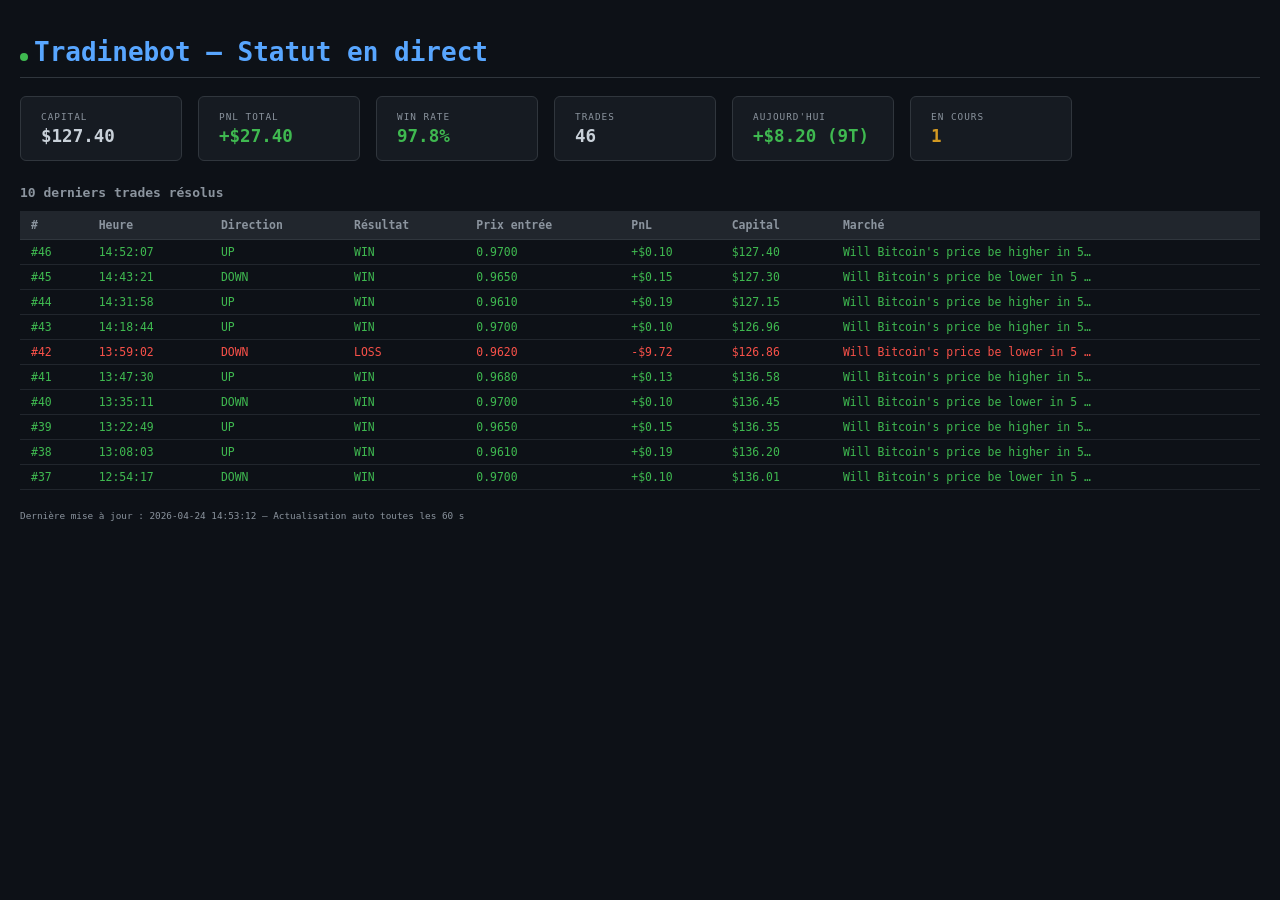
==== docs/status_example.html @ 67eb9119 "Add static HTML preview of web status page docs/status_example.html illustrates the rendered output " ====
<!DOCTYPE html>
<html lang="fr">
<head>
<meta charset="UTF-8">
<meta http-equiv="refresh" content="60">
<title>Tradinebot Status</title>
<style>
body{font-family:monospace;background:#0d1117;color:#c9d1d9;margin:0;padding:20px}
h1{color:#58a6ff;border-bottom:1px solid #30363d;padding-bottom:10px}
h2{color:#8b949e;font-size:1em;margin-top:24px}
.cards{display:flex;gap:16px;flex-wrap:wrap;margin-bottom:8px}
.card{background:#161b22;border:1px solid #30363d;border-radius:6px;padding:14px 20px;min-width:120px}
.card .label{font-size:.72em;color:#8b949e;text-transform:uppercase;letter-spacing:1px}
.card .value{font-size:1.35em;font-weight:bold;margin-top:4px}
.win{color:#3fb950}.loss{color:#f85149}.neutral{color:#d29922}
table{width:100%;border-collapse:collapse;margin-top:8px;font-size:.88em}
th{background:#21262d;color:#8b949e;padding:7px 11px;text-align:left;border-bottom:1px solid #30363d}
td{padding:5px 11px;border-bottom:1px solid #21262d}
tr.win td{color:#3fb950}tr.loss td{color:#f85149}
.footer{margin-top:20px;font-size:.72em;color:#8b949e}
.dot{display:inline-block;width:8px;height:8px;border-radius:50%;background:#3fb950;
margin-right:6px;animation:pulse 2s infinite}
@keyframes pulse{0%,100%{opacity:1}50%{opacity:.4}}
</style>
</head>
<body>
<h1><span class="dot"></span>Tradinebot — Statut en direct</h1>
<div class="cards">
  <div class="card"><div class="label">Capital</div><div class="value">$127.40</div></div>
  <div class="card"><div class="label">PnL total</div><div class="value win">+$27.40</div></div>
  <div class="card"><div class="label">Win Rate</div><div class="value win">97.8%</div></div>
  <div class="card"><div class="label">Trades</div><div class="value">46</div></div>
  <div class="card"><div class="label">Aujourd'hui</div><div class="value win">+$8.20 (9T)</div></div>
  <div class="card"><div class="label">En cours</div><div class="value neutral">1</div></div>
</div>
<h2>10 derniers trades résolus</h2>
<table>
<thead><tr><th>#</th><th>Heure</th><th>Direction</th><th>Résultat</th><th>Prix entrée</th><th>PnL</th><th>Capital</th><th>Marché</th></tr></thead>
<tbody>
<tr class="win"><td>#46</td><td>14:52:07</td><td>UP</td><td>WIN</td><td>0.9700</td><td>+$0.10</td><td>$127.40</td><td title="Will Bitcoin's price be higher in 5 minutes?">Will Bitcoin's price be higher in 5…</td></tr>
<tr class="win"><td>#45</td><td>14:43:21</td><td>DOWN</td><td>WIN</td><td>0.9650</td><td>+$0.15</td><td>$127.30</td><td title="Will Bitcoin's price be lower in 5 minutes?">Will Bitcoin's price be lower in 5 …</td></tr>
<tr class="win"><td>#44</td><td>14:31:58</td><td>UP</td><td>WIN</td><td>0.9610</td><td>+$0.19</td><td>$127.15</td><td title="Will Bitcoin's price be higher in 5 minutes?">Will Bitcoin's price be higher in 5…</td></tr>
<tr class="win"><td>#43</td><td>14:18:44</td><td>UP</td><td>WIN</td><td>0.9700</td><td>+$0.10</td><td>$126.96</td><td title="Will Bitcoin's price be higher in 5 minutes?">Will Bitcoin's price be higher in 5…</td></tr>
<tr class="loss"><td>#42</td><td>13:59:02</td><td>DOWN</td><td>LOSS</td><td>0.9620</td><td>-$9.72</td><td>$126.86</td><td title="Will Bitcoin's price be lower in 5 minutes?">Will Bitcoin's price be lower in 5 …</td></tr>
<tr class="win"><td>#41</td><td>13:47:30</td><td>UP</td><td>WIN</td><td>0.9680</td><td>+$0.13</td><td>$136.58</td><td title="Will Bitcoin's price be higher in 5 minutes?">Will Bitcoin's price be higher in 5…</td></tr>
<tr class="win"><td>#40</td><td>13:35:11</td><td>DOWN</td><td>WIN</td><td>0.9700</td><td>+$0.10</td><td>$136.45</td><td title="Will Bitcoin's price be lower in 5 minutes?">Will Bitcoin's price be lower in 5 …</td></tr>
<tr class="win"><td>#39</td><td>13:22:49</td><td>UP</td><td>WIN</td><td>0.9650</td><td>+$0.15</td><td>$136.35</td><td title="Will Bitcoin's price be higher in 5 minutes?">Will Bitcoin's price be higher in 5…</td></tr>
<tr class="win"><td>#38</td><td>13:08:03</td><td>UP</td><td>WIN</td><td>0.9610</td><td>+$0.19</td><td>$136.20</td><td title="Will Bitcoin's price be higher in 5 minutes?">Will Bitcoin's price be higher in 5…</td></tr>
<tr class="win"><td>#37</td><td>12:54:17</td><td>DOWN</td><td>WIN</td><td>0.9700</td><td>+$0.10</td><td>$136.01</td><td title="Will Bitcoin's price be lower in 5 minutes?">Will Bitcoin's price be lower in 5 …</td></tr>
</tbody>
</table>
<div class="footer">Dernière mise à jour : 2026-04-24 14:53:12 — Actualisation auto toutes les 60&nbsp;s</div>
</body>
</html>
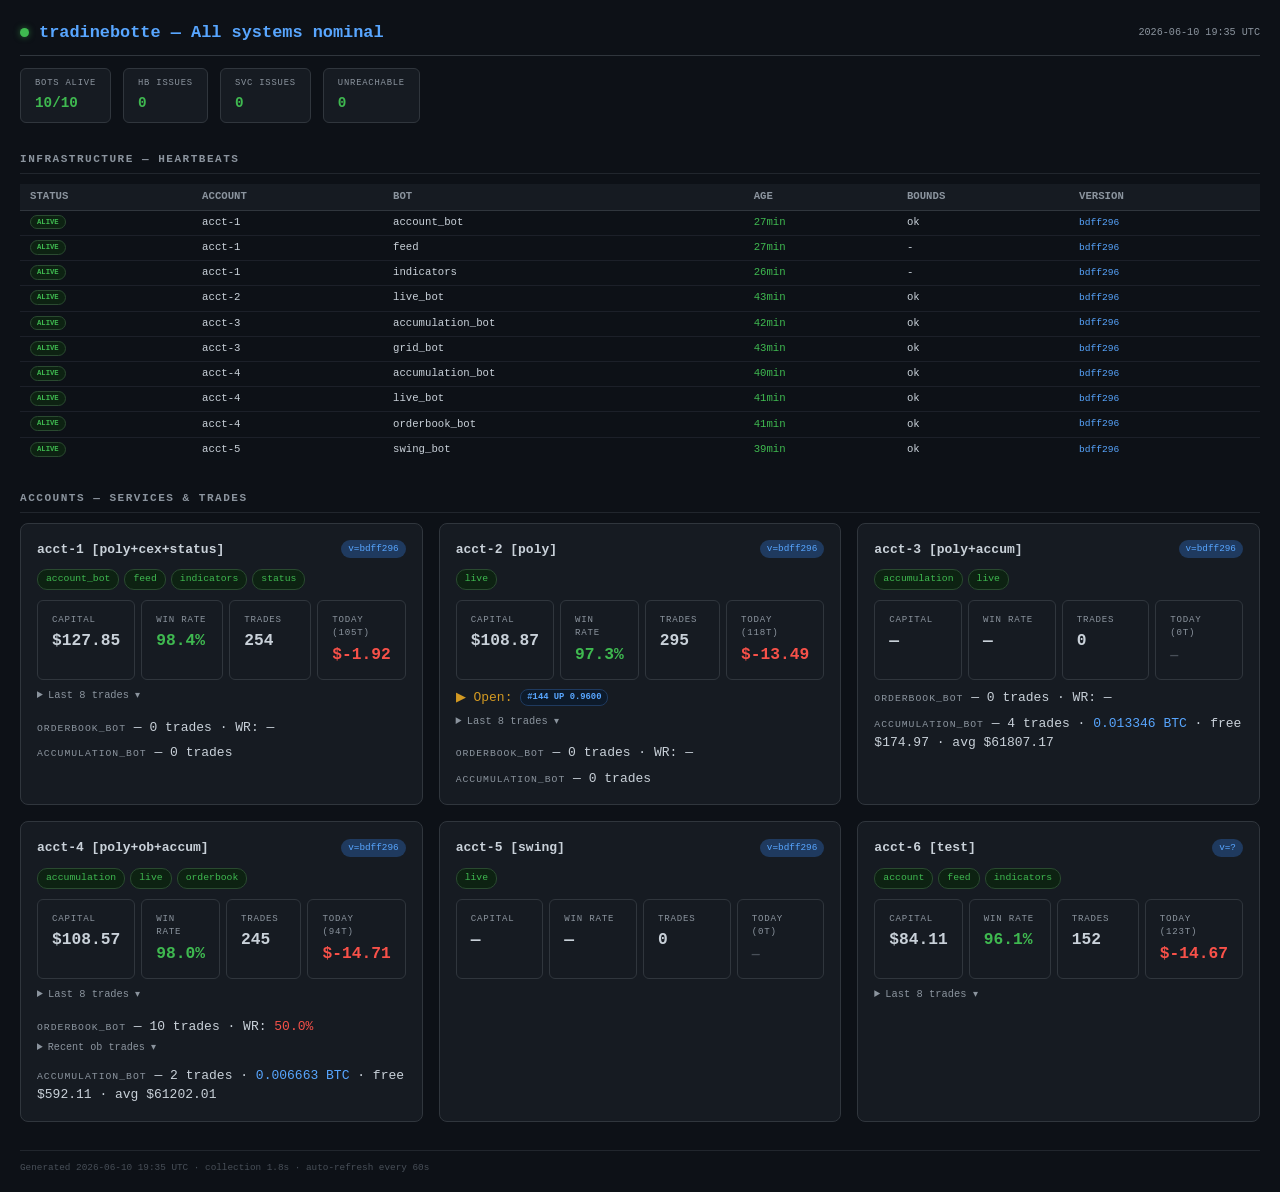
==== commit 1a2f04c9: "Add HTML status page generator with real schema and 1 SSH per account generate_status.py: new genera" ====
--- a/docs/status_example.html
+++ b/docs/status_example.html
@@ -1,54 +1,94 @@
 <!DOCTYPE html>
-<html lang="fr">
+<html lang="en">
 <head>
 <meta charset="UTF-8">
 <meta http-equiv="refresh" content="60">
-<title>Tradinebot Status</title>
+<meta name="viewport" content="width=device-width,initial-scale=1">
+<title>tradinebotte — status</title>
 <style>
-body{font-family:monospace;background:#0d1117;color:#c9d1d9;margin:0;padding:20px}
-h1{color:#58a6ff;border-bottom:1px solid #30363d;padding-bottom:10px}
-h2{color:#8b949e;font-size:1em;margin-top:24px}
-.cards{display:flex;gap:16px;flex-wrap:wrap;margin-bottom:8px}
-.card{background:#161b22;border:1px solid #30363d;border-radius:6px;padding:14px 20px;min-width:120px}
-.card .label{font-size:.72em;color:#8b949e;text-transform:uppercase;letter-spacing:1px}
-.card .value{font-size:1.35em;font-weight:bold;margin-top:4px}
-.win{color:#3fb950}.loss{color:#f85149}.neutral{color:#d29922}
-table{width:100%;border-collapse:collapse;margin-top:8px;font-size:.88em}
-th{background:#21262d;color:#8b949e;padding:7px 11px;text-align:left;border-bottom:1px solid #30363d}
-td{padding:5px 11px;border-bottom:1px solid #21262d}
-tr.win td{color:#3fb950}tr.loss td{color:#f85149}
-.footer{margin-top:20px;font-size:.72em;color:#8b949e}
-.dot{display:inline-block;width:8px;height:8px;border-radius:50%;background:#3fb950;
-margin-right:6px;animation:pulse 2s infinite}
+*{box-sizing:border-box;margin:0;padding:0}
+body{font-family:'SF Mono',Menlo,monospace;background:#0d1117;color:#c9d1d9;
+     padding:20px;font-size:13px;line-height:1.5}
+a{color:#58a6ff;text-decoration:none}
+h1{color:#58a6ff;font-size:1.3em;padding-bottom:10px;border-bottom:1px solid #30363d;
+   display:flex;align-items:center;gap:10px}
+h2{color:#8b949e;font-size:.85em;text-transform:uppercase;letter-spacing:1.5px;
+   margin:28px 0 10px;padding-bottom:5px;border-bottom:1px solid #21262d}
+h3{color:#58a6ff;font-size:.9em;margin-bottom:8px}
+
+.dot{width:9px;height:9px;border-radius:50%;display:inline-block}
+.dot.ok{background:#3fb950;box-shadow:0 0 6px #3fb95088;animation:pulse 2s infinite}
+.dot.warn{background:#d29922}
+.dot.bad{background:#f85149}
 @keyframes pulse{0%,100%{opacity:1}50%{opacity:.4}}
+
+.cards{display:grid;grid-template-columns:repeat(auto-fill,minmax(140px,1fr));
+       gap:10px;margin-bottom:6px}
+.card{background:#161b22;border:1px solid #30363d;border-radius:6px;padding:12px 14px}
+.card .lbl{font-size:.7em;color:#8b949e;text-transform:uppercase;letter-spacing:.8px}
+.card .val{font-size:1.25em;font-weight:700;margin-top:3px}
+
+.accounts{display:grid;grid-template-columns:repeat(auto-fill,minmax(360px,1fr));gap:16px;
+           margin-top:8px}
+.account{background:#161b22;border:1px solid #30363d;border-radius:8px;padding:16px}
+.account-header{display:flex;align-items:center;justify-content:space-between;
+                margin-bottom:10px}
+.account-header .name{font-weight:700;color:#c9d1d9}
+.account-header .ver{font-size:.72em;color:#58a6ff;background:#1f3a5f;
+                      padding:2px 7px;border-radius:10px}
+.svc-list{display:flex;flex-wrap:wrap;gap:5px;margin-bottom:10px}
+.svc{font-size:.75em;padding:2px 8px;border-radius:10px;border:1px solid}
+.svc.ok{color:#3fb950;border-color:#2a4a30;background:#0d2212}
+.svc.bad{color:#f85149;border-color:#5a2020;background:#1e0a0a}
+
+.hb-table{width:100%;border-collapse:collapse;font-size:.82em;margin-top:4px}
+.hb-table th{background:#161b22;color:#8b949e;padding:5px 10px;text-align:left;
+             border-bottom:1px solid #30363d;white-space:nowrap}
+.hb-table td{padding:4px 10px;border-bottom:1px solid #1c2029;white-space:nowrap}
+.hb-table tr:last-child td{border-bottom:none}
+.alive{color:#3fb950}.stale{color:#d29922}.dead{color:#f85149}
+
+.tr-table{width:100%;border-collapse:collapse;font-size:.78em;margin-top:6px}
+.tr-table th{background:#0d1117;color:#8b949e;padding:4px 8px;text-align:left;
+             border-bottom:1px solid #30363d;white-space:nowrap}
+.tr-table td{padding:3px 8px;border-bottom:1px solid #161b22}
+.tr-table tr:hover td{background:#1c2029}
+.win{color:#3fb950}.loss{color:#f85149}.open-t{color:#d29922}
+.pnl-pos{color:#3fb950}.pnl-neg{color:#f85149}
+
+.badge{display:inline-block;font-size:.68em;padding:1px 6px;border-radius:8px;
+       font-weight:600;vertical-align:middle}
+.badge.alive{background:#0d2212;color:#3fb950;border:1px solid #2a4a30}
+.badge.stale{background:#2d1f00;color:#d29922;border:1px solid #4a3800}
+.badge.dead{background:#1e0a0a;color:#f85149;border:1px solid #5a2020}
+.badge.open-b{background:#0d1a2a;color:#58a6ff;border:1px solid #1f3a5f}
+
+.summary-bar{display:flex;gap:12px;flex-wrap:wrap;margin:12px 0}
+.sb-item{background:#161b22;border:1px solid #30363d;border-radius:6px;
+          padding:8px 14px;display:flex;flex-direction:column}
+.sb-item .lbl{font-size:.68em;color:#8b949e;text-transform:uppercase;letter-spacing:.8px}
+.sb-item .val{font-size:1.1em;font-weight:700;margin-top:2px}
+
+.footer{margin-top:28px;font-size:.72em;color:#484f58;border-top:1px solid #21262d;
+         padding-top:10px}
+.no-data{color:#484f58;font-style:italic;font-size:.82em;padding:6px 0}
 </style>
 </head>
 <body>
-<h1><span class="dot"></span>Tradinebot — Statut en direct</h1>
-<div class="cards">
-  <div class="card"><div class="label">Capital</div><div class="value">$127.40</div></div>
-  <div class="card"><div class="label">PnL total</div><div class="value win">+$27.40</div></div>
-  <div class="card"><div class="label">Win Rate</div><div class="value win">97.8%</div></div>
-  <div class="card"><div class="label">Trades</div><div class="value">46</div></div>
-  <div class="card"><div class="label">Aujourd'hui</div><div class="value win">+$8.20 (9T)</div></div>
-  <div class="card"><div class="label">En cours</div><div class="value neutral">1</div></div>
+<h1>
+  <span class="dot ok"></span>
+  tradinebotte — All systems nominal
+  <span style="font-size:.6em;color:#8b949e;font-weight:400;margin-left:auto">2026-06-10 19:35 UTC</span>
+</h1>
+<div class='summary-bar'><div class='sb-item'><div class='lbl'>Bots alive</div><div class='val alive'>10/10</div></div><div class='sb-item'><div class='lbl'>HB issues</div><div class='val alive'>0</div></div><div class='sb-item'><div class='lbl'>Svc issues</div><div class='val alive'>0</div></div><div class='sb-item'><div class='lbl'>Unreachable</div><div class='val alive'>0</div></div></div>
+<h2>Infrastructure — Heartbeats</h2>
+<table class='hb-table'><thead><tr><th>STATUS</th><th>ACCOUNT</th><th>BOT</th><th>AGE</th><th>BOUNDS</th><th>VERSION</th></tr></thead><tbody><tr><td><span class='badge alive'>ALIVE</span></td><td>acct-1</td><td>account_bot</td><td class='alive'>27min</td><td>ok</td><td style='color:#58a6ff;font-size:.9em'>bdff296</td></tr><tr><td><span class='badge alive'>ALIVE</span></td><td>acct-1</td><td>feed</td><td class='alive'>27min</td><td>-</td><td style='color:#58a6ff;font-size:.9em'>bdff296</td></tr><tr><td><span class='badge alive'>ALIVE</span></td><td>acct-1</td><td>indicators</td><td class='alive'>26min</td><td>-</td><td style='color:#58a6ff;font-size:.9em'>bdff296</td></tr><tr><td><span class='badge alive'>ALIVE</span></td><td>acct-2</td><td>live_bot</td><td class='alive'>43min</td><td>ok</td><td style='color:#58a6ff;font-size:.9em'>bdff296</td></tr><tr><td><span class='badge alive'>ALIVE</span></td><td>acct-3</td><td>accumulation_bot</td><td class='alive'>42min</td><td>ok</td><td style='color:#58a6ff;font-size:.9em'>bdff296</td></tr><tr><td><span class='badge alive'>ALIVE</span></td><td>acct-3</td><td>grid_bot</td><td class='alive'>43min</td><td>ok</td><td style='color:#58a6ff;font-size:.9em'>bdff296</td></tr><tr><td><span class='badge alive'>ALIVE</span></td><td>acct-4</td><td>accumulation_bot</td><td class='alive'>40min</td><td>ok</td><td style='color:#58a6ff;font-size:.9em'>bdff296</td></tr><tr><td><span class='badge alive'>ALIVE</span></td><td>acct-4</td><td>live_bot</td><td class='alive'>41min</td><td>ok</td><td style='color:#58a6ff;font-size:.9em'>bdff296</td></tr><tr><td><span class='badge alive'>ALIVE</span></td><td>acct-4</td><td>orderbook_bot</td><td class='alive'>41min</td><td>ok</td><td style='color:#58a6ff;font-size:.9em'>bdff296</td></tr><tr><td><span class='badge alive'>ALIVE</span></td><td>acct-5</td><td>swing_bot</td><td class='alive'>39min</td><td>ok</td><td style='color:#58a6ff;font-size:.9em'>bdff296</td></tr></tbody></table>
+<h2>Accounts — Services &amp; Trades</h2>
+<div class="accounts">
+<div class='account'><div class='account-header'><span class='name'>acct-1 [poly+cex+status]</span><span class='ver'>v=bdff296</span></div><div class='svc-list'><span class='svc ok'>account_bot</span><span class='svc ok'>feed</span><span class='svc ok'>indicators</span><span class='svc ok'>status</span></div><div class='cards' style='grid-template-columns:repeat(4,1fr);gap:6px;margin:8px 0'><div class='card'><div class='lbl'>Capital</div><div class='val'>$127.85</div></div><div class='card'><div class='lbl'>Win rate</div><div class='val'><span class='win'>98.4%</span></div></div><div class='card'><div class='lbl'>Trades</div><div class='val'>254</div></div><div class='card'><div class='lbl'>Today (105T)</div><div class='val'><span class='pnl-neg'>$-1.92</span></div></div></div><details><summary style='cursor:pointer;color:#8b949e;font-size:.8em;margin:6px 0'>Last 8 trades ▾</summary><table class='tr-table'><thead><tr><th>#</th><th>Time</th><th>Dir</th><th>Result</th><th>Entry</th><th>PnL</th><th>Capital</th><th>Market</th></tr></thead><tbody><tr><td class='win'>#254</td><td>19:08:18</td><td>UP</td><td class='win'>WIN</td><td>0.9600</td><td><span class='pnl-pos'>+$0.38</span></td><td>$127.85</td><td title='Bitcoin Up or Down - June 10, 3:05PM-3:10P'>Bitcoin Up or Down - June 10, …</td></tr><tr><td class='win'>#253</td><td>19:04:28</td><td>DOWN</td><td class='win'>WIN</td><td>0.9900</td><td><span class='pnl-pos'>+$0.12</span></td><td>$127.47</td><td title='Bitcoin Up or Down - June 10, 3:00PM-3:05P'>Bitcoin Up or Down - June 10, …</td></tr><tr><td class='win'>#252</td><td>18:49:26</td><td>UP</td><td class='win'>WIN</td><td>0.9600</td><td><span class='pnl-pos'>+$0.38</span></td><td>$127.36</td><td title='Bitcoin Up or Down - June 10, 2:45PM-2:50P'>Bitcoin Up or Down - June 10, …</td></tr><tr><td class='win'>#251</td><td>18:44:29</td><td>DOWN</td><td class='win'>WIN</td><td>0.9600</td><td><span class='pnl-pos'>+$0.38</span></td><td>$126.98</td><td title='Bitcoin Up or Down - June 10, 2:40PM-2:45P'>Bitcoin Up or Down - June 10, …</td></tr><tr><td class='win'>#250</td><td>18:37:42</td><td>DOWN</td><td class='win'>WIN</td><td>0.9600</td><td><span class='pnl-pos'>+$0.38</span></td><td>$126.60</td><td title='Bitcoin Up or Down - June 10, 2:35PM-2:40P'>Bitcoin Up or Down - June 10, …</td></tr><tr><td class='win'>#249</td><td>18:34:23</td><td>DOWN</td><td class='win'>WIN</td><td>0.9800</td><td><span class='pnl-pos'>+$0.27</span></td><td>$126.22</td><td title='Bitcoin Up or Down - June 10, 2:30PM-2:35P'>Bitcoin Up or Down - June 10, …</td></tr><tr><td class='win'>#248</td><td>18:28:50</td><td>DOWN</td><td class='win'>WIN</td><td>0.9600</td><td><span class='pnl-pos'>+$0.38</span></td><td>$125.95</td><td title='Bitcoin Up or Down - June 10, 2:25PM-2:30P'>Bitcoin Up or Down - June 10, …</td></tr><tr><td class='win'>#247</td><td>18:19:25</td><td>DOWN</td><td class='win'>WIN</td><td>0.9600</td><td><span class='pnl-pos'>+$0.38</span></td><td>$125.57</td><td title='Bitcoin Up or Down - June 10, 2:15PM-2:20P'>Bitcoin Up or Down - June 10, …</td></tr></tbody></table></details><div style='margin-top:8px'><span style='color:#8b949e;font-size:.75em;text-transform:uppercase;letter-spacing:1px'>orderbook_bot</span> — 0 trades · WR: —</div><div style='margin-top:6px'><span style='color:#8b949e;font-size:.75em;text-transform:uppercase;letter-spacing:1px'>accumulation_bot</span> — 0 trades</div></div><div class='account'><div class='account-header'><span class='name'>acct-2 [poly]</span><span class='ver'>v=bdff296</span></div><div class='svc-list'><span class='svc ok'>live</span></div><div class='cards' style='grid-template-columns:repeat(4,1fr);gap:6px;margin:8px 0'><div class='card'><div class='lbl'>Capital</div><div class='val'>$108.87</div></div><div class='card'><div class='lbl'>Win rate</div><div class='val'><span class='win'>97.3%</span></div></div><div class='card'><div class='lbl'>Trades</div><div class='val'>295</div></div><div class='card'><div class='lbl'>Today (118T)</div><div class='val'><span class='pnl-neg'>$-13.49</span></div></div></div><div style='margin:4px 0'><span style='color:#d29922'>▶ Open:</span> <span class='badge open-b' style='margin-right:4px'>#144 UP 0.9600</span></div><details><summary style='cursor:pointer;color:#8b949e;font-size:.8em;margin:6px 0'>Last 8 trades ▾</summary><table class='tr-table'><thead><tr><th>#</th><th>Time</th><th>Dir</th><th>Result</th><th>Entry</th><th>PnL</th><th>Capital</th><th>Market</th></tr></thead><tbody><tr><td class='win'>#295</td><td>19:33:29</td><td>UP</td><td class='win'>WIN</td><td>0.9600</td><td><span class='pnl-pos'>+$0.38</span></td><td>$108.87</td><td title='Bitcoin Up or Down - June 10, 3:30PM-3:35P'>Bitcoin Up or Down - June 10, …</td></tr><tr><td class='win'>#294</td><td>19:12:03</td><td>DOWN</td><td class='win'>WIN</td><td>0.9600</td><td><span class='pnl-pos'>+$0.38</span></td><td>$108.50</td><td title='Bitcoin Up or Down - June 10, 3:10PM-3:15P'>Bitcoin Up or Down - June 10, …</td></tr><tr><td class='win'>#293</td><td>19:09:09</td><td>UP</td><td class='win'>WIN</td><td>0.9900</td><td><span class='pnl-pos'>+$0.10</span></td><td>$108.12</td><td title='Bitcoin Up or Down - June 10, 3:05PM-3:10P'>Bitcoin Up or Down - June 10, …</td></tr><tr><td class='win'>#292</td><td>19:04:26</td><td>DOWN</td><td class='win'>WIN</td><td>0.9900</td><td><span class='pnl-pos'>+$0.10</span></td><td>$108.02</td><td title='Bitcoin Up or Down - June 10, 3:00PM-3:05P'>Bitcoin Up or Down - June 10, …</td></tr><tr><td class='win'>#291</td><td>18:59:27</td><td>UP</td><td class='win'>WIN</td><td>0.9600</td><td><span class='pnl-pos'>+$0.38</span></td><td>$107.92</td><td title='Bitcoin Up or Down - June 10, 2:55PM-3:00P'>Bitcoin Up or Down - June 10, …</td></tr><tr><td class='win'>#290</td><td>18:49:26</td><td>UP</td><td class='win'>WIN</td><td>0.9600</td><td><span class='pnl-pos'>+$0.38</span></td><td>$107.54</td><td title='Bitcoin Up or Down - June 10, 2:45PM-2:50P'>Bitcoin Up or Down - June 10, …</td></tr><tr><td class='win'>#289</td><td>18:44:28</td><td>DOWN</td><td class='win'>WIN</td><td>0.9600</td><td><span class='pnl-pos'>+$0.38</span></td><td>$107.16</td><td title='Bitcoin Up or Down - June 10, 2:40PM-2:45P'>Bitcoin Up or Down - June 10, …</td></tr><tr><td class='win'>#288</td><td>18:33:58</td><td>DOWN</td><td class='win'>WIN</td><td>0.9600</td><td><span class='pnl-pos'>+$0.38</span></td><td>$106.79</td><td title='Bitcoin Up or Down - June 10, 2:30PM-2:35P'>Bitcoin Up or Down - June 10, …</td></tr></tbody></table></details><div style='margin-top:8px'><span style='color:#8b949e;font-size:.75em;text-transform:uppercase;letter-spacing:1px'>orderbook_bot</span> — 0 trades · WR: —</div><div style='margin-top:6px'><span style='color:#8b949e;font-size:.75em;text-transform:uppercase;letter-spacing:1px'>accumulation_bot</span> — 0 trades</div></div><div class='account'><div class='account-header'><span class='name'>acct-3 [poly+accum]</span><span class='ver'>v=bdff296</span></div><div class='svc-list'><span class='svc ok'>accumulation</span><span class='svc ok'>live</span></div><div class='cards' style='grid-template-columns:repeat(4,1fr);gap:6px;margin:8px 0'><div class='card'><div class='lbl'>Capital</div><div class='val'>—</div></div><div class='card'><div class='lbl'>Win rate</div><div class='val'>—</div></div><div class='card'><div class='lbl'>Trades</div><div class='val'>0</div></div><div class='card'><div class='lbl'>Today (0T)</div><div class='val'><span class='no-data'>—</span></div></div></div><div style='margin-top:8px'><span style='color:#8b949e;font-size:.75em;text-transform:uppercase;letter-spacing:1px'>orderbook_bot</span> — 0 trades · WR: —</div><div style='margin-top:6px'><span style='color:#8b949e;font-size:.75em;text-transform:uppercase;letter-spacing:1px'>accumulation_bot</span> — 4 trades · <span style='color:#58a6ff'>0.013346 BTC</span> · free $174.97 · avg $61807.17</div></div><div class='account'><div class='account-header'><span class='name'>acct-4 [poly+ob+accum]</span><span class='ver'>v=bdff296</span></div><div class='svc-list'><span class='svc ok'>accumulation</span><span class='svc ok'>live</span><span class='svc ok'>orderbook</span></div><div class='cards' style='grid-template-columns:repeat(4,1fr);gap:6px;margin:8px 0'><div class='card'><div class='lbl'>Capital</div><div class='val'>$108.57</div></div><div class='card'><div class='lbl'>Win rate</div><div class='val'><span class='win'>98.0%</span></div></div><div class='card'><div class='lbl'>Trades</div><div class='val'>245</div></div><div class='card'><div class='lbl'>Today (94T)</div><div class='val'><span class='pnl-neg'>$-14.71</span></div></div></div><details><summary style='cursor:pointer;color:#8b949e;font-size:.8em;margin:6px 0'>Last 8 trades ▾</summary><table class='tr-table'><thead><tr><th>#</th><th>Time</th><th>Dir</th><th>Result</th><th>Entry</th><th>PnL</th><th>Capital</th><th>Market</th></tr></thead><tbody><tr><td class='win'>#245</td><td>19:08:18</td><td>UP</td><td class='win'>WIN</td><td>0.9600</td><td><span class='pnl-pos'>+$0.38</span></td><td>$108.57</td><td title='Bitcoin Up or Down - June 10, 3:05PM-3:10P'>Bitcoin Up or Down - June 10, …</td></tr><tr><td class='win'>#244</td><td>19:04:26</td><td>DOWN</td><td class='win'>WIN</td><td>0.9900</td><td><span class='pnl-pos'>+$0.07</span></td><td>$108.19</td><td title='Bitcoin Up or Down - June 10, 3:00PM-3:05P'>Bitcoin Up or Down - June 10, …</td></tr><tr><td class='win'>#243</td><td>18:49:26</td><td>UP</td><td class='win'>WIN</td><td>0.9600</td><td><span class='pnl-pos'>+$0.38</span></td><td>$108.12</td><td title='Bitcoin Up or Down - June 10, 2:45PM-2:50P'>Bitcoin Up or Down - June 10, …</td></tr><tr><td class='win'>#242</td><td>18:37:42</td><td>DOWN</td><td class='win'>WIN</td><td>0.9600</td><td><span class='pnl-pos'>+$0.38</span></td><td>$107.74</td><td title='Bitcoin Up or Down - June 10, 2:35PM-2:40P'>Bitcoin Up or Down - June 10, …</td></tr><tr><td class='win'>#241</td><td>18:34:16</td><td>DOWN</td><td class='win'>WIN</td><td>0.9700</td><td><span class='pnl-pos'>+$0.27</span></td><td>$107.36</td><td title='Bitcoin Up or Down - June 10, 2:30PM-2:35P'>Bitcoin Up or Down - June 10, …</td></tr><tr><td class='win'>#240</td><td>18:28:50</td><td>DOWN</td><td class='win'>WIN</td><td>0.9600</td><td><span class='pnl-pos'>+$0.38</span></td><td>$107.09</td><td title='Bitcoin Up or Down - June 10, 2:25PM-2:30P'>Bitcoin Up or Down - June 10, …</td></tr><tr><td class='win'>#239</td><td>18:19:25</td><td>DOWN</td><td class='win'>WIN</td><td>0.9600</td><td><span class='pnl-pos'>+$0.38</span></td><td>$106.71</td><td title='Bitcoin Up or Down - June 10, 2:15PM-2:20P'>Bitcoin Up or Down - June 10, …</td></tr><tr><td class='win'>#238</td><td>18:14:28</td><td>DOWN</td><td class='win'>WIN</td><td>0.9600</td><td><span class='pnl-pos'>+$0.38</span></td><td>$106.33</td><td title='Bitcoin Up or Down - June 10, 2:10PM-2:15P'>Bitcoin Up or Down - June 10, …</td></tr></tbody></table></details><div style='margin-top:8px'><span style='color:#8b949e;font-size:.75em;text-transform:uppercase;letter-spacing:1px'>orderbook_bot</span> — 10 trades · WR: <span class='loss'>50.0%</span></div><details><summary style='cursor:pointer;color:#8b949e;font-size:.78em;margin:4px 0'>Recent ob trades ▾</summary><table class='tr-table'><thead><tr><th>#</th><th>Time</th><th>Dir</th><th>Result</th><th>Entry</th><th>PnL</th><th>Capital</th></tr></thead><tbody><tr><td class='win'>#10</td><td>17:54:42</td><td>long</td><td class='win'>WIN</td><td>61904.0050</td><td><span class='pnl-pos'>+$0.06</span></td><td>$1000.21</td></tr><tr><td class='win'>#9</td><td>17:44:50</td><td>long</td><td class='win'>WIN</td><td>61761.9850</td><td><span class='pnl-pos'>+$0.27</span></td><td>$1000.15</td></tr><tr><td class='loss'>#8</td><td>17:22:08</td><td>long</td><td class='loss'>LOSS</td><td>62088.0050</td><td><span class='pnl-neg'>$-0.11</span></td><td>$999.89</td></tr><tr><td class='win'>#7</td><td>15:18:13</td><td>long</td><td class='win'>WIN</td><td>61948.0050</td><td><span class='pnl-pos'>+$0.26</span></td><td>$1000.26</td></tr><tr><td class='loss'>#6</td><td>01:34:17</td><td>long</td><td class='loss'>LOSS</td><td>61779.6500</td><td><span class='pnl-neg'>$-0.19</span></td><td>$999.86</td></tr></tbody></table></details><div style='margin-top:6px'><span style='color:#8b949e;font-size:.75em;text-transform:uppercase;letter-spacing:1px'>accumulation_bot</span> — 2 trades · <span style='color:#58a6ff'>0.006663 BTC</span> · free $592.11 · avg $61202.01</div></div><div class='account'><div class='account-header'><span class='name'>acct-5 [swing]</span><span class='ver'>v=bdff296</span></div><div class='svc-list'><span class='svc ok'>live</span></div><div class='cards' style='grid-template-columns:repeat(4,1fr);gap:6px;margin:8px 0'><div class='card'><div class='lbl'>Capital</div><div class='val'>—</div></div><div class='card'><div class='lbl'>Win rate</div><div class='val'>—</div></div><div class='card'><div class='lbl'>Trades</div><div class='val'>0</div></div><div class='card'><div class='lbl'>Today (0T)</div><div class='val'><span class='no-data'>—</span></div></div></div></div><div class='account'><div class='account-header'><span class='name'>acct-6 [test]</span><span class='ver'>v=?</span></div><div class='svc-list'><span class='svc ok'>account</span><span class='svc ok'>feed</span><span class='svc ok'>indicators</span></div><div class='cards' style='grid-template-columns:repeat(4,1fr);gap:6px;margin:8px 0'><div class='card'><div class='lbl'>Capital</div><div class='val'>$84.11</div></div><div class='card'><div class='lbl'>Win rate</div><div class='val'><span class='win'>96.1%</span></div></div><div class='card'><div class='lbl'>Trades</div><div class='val'>152</div></div><div class='card'><div class='lbl'>Today (123T)</div><div class='val'><span class='pnl-neg'>$-14.67</span></div></div></div><details><summary style='cursor:pointer;color:#8b949e;font-size:.8em;margin:6px 0'>Last 8 trades ▾</summary><table class='tr-table'><thead><tr><th>#</th><th>Time</th><th>Dir</th><th>Result</th><th>Entry</th><th>PnL</th><th>Capital</th><th>Market</th></tr></thead><tbody><tr><td class='win'>#152</td><td>19:33:29</td><td>UP</td><td class='win'>WIN</td><td>0.9600</td><td><span class='pnl-pos'>+$0.38</span></td><td>$84.11</td><td title='Bitcoin Up or Down - June 10, 3:30PM-3:35P'>Bitcoin Up or Down - June 10, …</td></tr><tr><td class='win'>#151</td><td>19:08:18</td><td>UP</td><td class='win'>WIN</td><td>0.9600</td><td><span class='pnl-pos'>+$0.38</span></td><td>$83.73</td><td title='Bitcoin Up or Down - June 10, 3:05PM-3:10P'>Bitcoin Up or Down - June 10, …</td></tr><tr><td class='win'>#150</td><td>19:04:26</td><td>DOWN</td><td class='win'>WIN</td><td>0.9900</td><td><span class='pnl-pos'>+$0.07</span></td><td>$83.35</td><td title='Bitcoin Up or Down - June 10, 3:00PM-3:05P'>Bitcoin Up or Down - June 10, …</td></tr><tr><td class='win'>#149</td><td>18:59:27</td><td>UP</td><td class='win'>WIN</td><td>0.9600</td><td><span class='pnl-pos'>+$0.38</span></td><td>$83.28</td><td title='Bitcoin Up or Down - June 10, 2:55PM-3:00P'>Bitcoin Up or Down - June 10, …</td></tr><tr><td class='win'>#148</td><td>18:49:26</td><td>UP</td><td class='win'>WIN</td><td>0.9600</td><td><span class='pnl-pos'>+$0.37</span></td><td>$82.90</td><td title='Bitcoin Up or Down - June 10, 2:45PM-2:50P'>Bitcoin Up or Down - June 10, …</td></tr><tr><td class='win'>#147</td><td>18:44:26</td><td>DOWN</td><td class='win'>WIN</td><td>0.9600</td><td><span class='pnl-pos'>+$0.37</span></td><td>$82.53</td><td title='Bitcoin Up or Down - June 10, 2:40PM-2:45P'>Bitcoin Up or Down - June 10, …</td></tr><tr><td class='win'>#146</td><td>18:37:42</td><td>DOWN</td><td class='win'>WIN</td><td>0.9600</td><td><span class='pnl-pos'>+$0.37</span></td><td>$82.16</td><td title='Bitcoin Up or Down - June 10, 2:35PM-2:40P'>Bitcoin Up or Down - June 10, …</td></tr><tr><td class='win'>#145</td><td>18:34:00</td><td>DOWN</td><td class='win'>WIN</td><td>0.9700</td><td><span class='pnl-pos'>+$0.27</span></td><td>$81.79</td><td title='Bitcoin Up or Down - June 10, 2:30PM-2:35P'>Bitcoin Up or Down - June 10, …</td></tr></tbody></table></details></div>
 </div>
-<h2>10 derniers trades résolus</h2>
-<table>
-<thead><tr><th>#</th><th>Heure</th><th>Direction</th><th>Résultat</th><th>Prix entrée</th><th>PnL</th><th>Capital</th><th>Marché</th></tr></thead>
-<tbody>
-<tr class="win"><td>#46</td><td>14:52:07</td><td>UP</td><td>WIN</td><td>0.9700</td><td>+$0.10</td><td>$127.40</td><td title="Will Bitcoin's price be higher in 5 minutes?">Will Bitcoin's price be higher in 5…</td></tr>
-<tr class="win"><td>#45</td><td>14:43:21</td><td>DOWN</td><td>WIN</td><td>0.9650</td><td>+$0.15</td><td>$127.30</td><td title="Will Bitcoin's price be lower in 5 minutes?">Will Bitcoin's price be lower in 5 …</td></tr>
-<tr class="win"><td>#44</td><td>14:31:58</td><td>UP</td><td>WIN</td><td>0.9610</td><td>+$0.19</td><td>$127.15</td><td title="Will Bitcoin's price be higher in 5 minutes?">Will Bitcoin's price be higher in 5…</td></tr>
-<tr class="win"><td>#43</td><td>14:18:44</td><td>UP</td><td>WIN</td><td>0.9700</td><td>+$0.10</td><td>$126.96</td><td title="Will Bitcoin's price be higher in 5 minutes?">Will Bitcoin's price be higher in 5…</td></tr>
-<tr class="loss"><td>#42</td><td>13:59:02</td><td>DOWN</td><td>LOSS</td><td>0.9620</td><td>-$9.72</td><td>$126.86</td><td title="Will Bitcoin's price be lower in 5 minutes?">Will Bitcoin's price be lower in 5 …</td></tr>
-<tr class="win"><td>#41</td><td>13:47:30</td><td>UP</td><td>WIN</td><td>0.9680</td><td>+$0.13</td><td>$136.58</td><td title="Will Bitcoin's price be higher in 5 minutes?">Will Bitcoin's price be higher in 5…</td></tr>
-<tr class="win"><td>#40</td><td>13:35:11</td><td>DOWN</td><td>WIN</td><td>0.9700</td><td>+$0.10</td><td>$136.45</td><td title="Will Bitcoin's price be lower in 5 minutes?">Will Bitcoin's price be lower in 5 …</td></tr>
-<tr class="win"><td>#39</td><td>13:22:49</td><td>UP</td><td>WIN</td><td>0.9650</td><td>+$0.15</td><td>$136.35</td><td title="Will Bitcoin's price be higher in 5 minutes?">Will Bitcoin's price be higher in 5…</td></tr>
-<tr class="win"><td>#38</td><td>13:08:03</td><td>UP</td><td>WIN</td><td>0.9610</td><td>+$0.19</td><td>$136.20</td><td title="Will Bitcoin's price be higher in 5 minutes?">Will Bitcoin's price be higher in 5…</td></tr>
-<tr class="win"><td>#37</td><td>12:54:17</td><td>DOWN</td><td>WIN</td><td>0.9700</td><td>+$0.10</td><td>$136.01</td><td title="Will Bitcoin's price be lower in 5 minutes?">Will Bitcoin's price be lower in 5 …</td></tr>
-</tbody>
-</table>
-<div class="footer">Dernière mise à jour : 2026-04-24 14:53:12 — Actualisation auto toutes les 60&nbsp;s</div>
+<div class="footer">
+  Generated 2026-06-10 19:35 UTC · collection 1.8s · auto-refresh every 60s
+</div>
 </body>
-</html>
+</html>
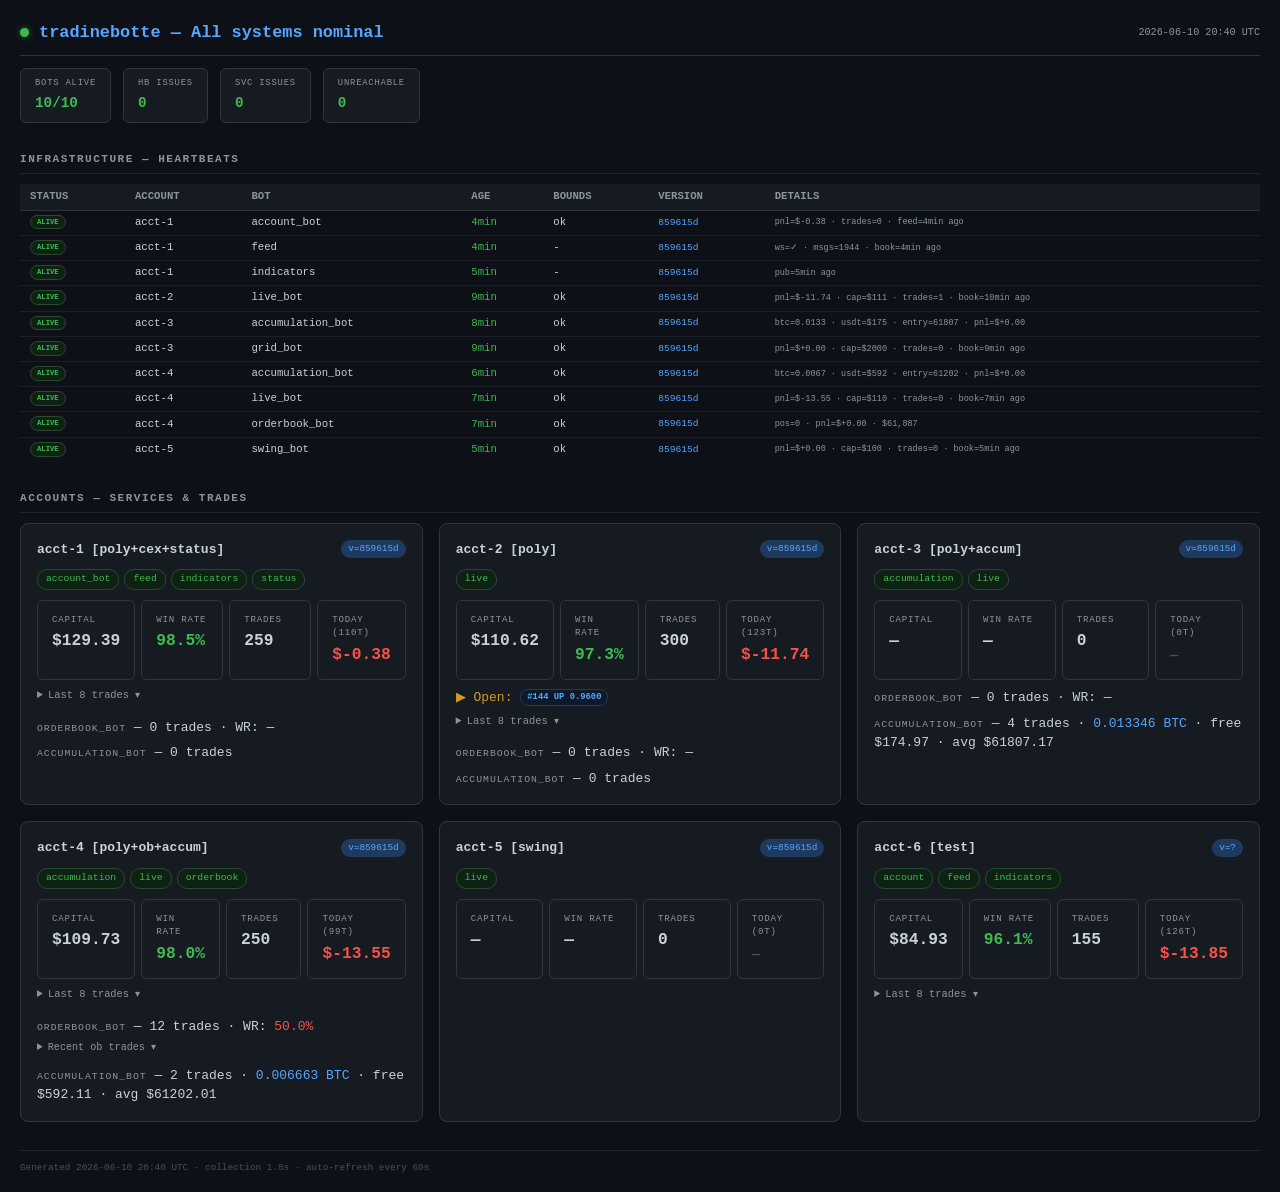
==== commit 05d68185: "Block 3: post-deploy heartbeat check + HTML payload details column Phase III (update_standalone.sh):" ====
--- a/docs/status_example.html
+++ b/docs/status_example.html
@@ -46,6 +46,7 @@
              border-bottom:1px solid #30363d;white-space:nowrap}
 .hb-table td{padding:4px 10px;border-bottom:1px solid #1c2029;white-space:nowrap}
 .hb-table tr:last-child td{border-bottom:none}
+.hb-detail{color:#8b949e;font-size:.8em;white-space:nowrap}
 .alive{color:#3fb950}.stale{color:#d29922}.dead{color:#f85149}
 
 .tr-table{width:100%;border-collapse:collapse;font-size:.78em;margin-top:6px}
@@ -78,17 +79,17 @@
 <h1>
   <span class="dot ok"></span>
   tradinebotte — All systems nominal
-  <span style="font-size:.6em;color:#8b949e;font-weight:400;margin-left:auto">2026-06-10 19:35 UTC</span>
+  <span style="font-size:.6em;color:#8b949e;font-weight:400;margin-left:auto">2026-06-10 20:40 UTC</span>
 </h1>
 <div class='summary-bar'><div class='sb-item'><div class='lbl'>Bots alive</div><div class='val alive'>10/10</div></div><div class='sb-item'><div class='lbl'>HB issues</div><div class='val alive'>0</div></div><div class='sb-item'><div class='lbl'>Svc issues</div><div class='val alive'>0</div></div><div class='sb-item'><div class='lbl'>Unreachable</div><div class='val alive'>0</div></div></div>
 <h2>Infrastructure — Heartbeats</h2>
-<table class='hb-table'><thead><tr><th>STATUS</th><th>ACCOUNT</th><th>BOT</th><th>AGE</th><th>BOUNDS</th><th>VERSION</th></tr></thead><tbody><tr><td><span class='badge alive'>ALIVE</span></td><td>acct-1</td><td>account_bot</td><td class='alive'>27min</td><td>ok</td><td style='color:#58a6ff;font-size:.9em'>bdff296</td></tr><tr><td><span class='badge alive'>ALIVE</span></td><td>acct-1</td><td>feed</td><td class='alive'>27min</td><td>-</td><td style='color:#58a6ff;font-size:.9em'>bdff296</td></tr><tr><td><span class='badge alive'>ALIVE</span></td><td>acct-1</td><td>indicators</td><td class='alive'>26min</td><td>-</td><td style='color:#58a6ff;font-size:.9em'>bdff296</td></tr><tr><td><span class='badge alive'>ALIVE</span></td><td>acct-2</td><td>live_bot</td><td class='alive'>43min</td><td>ok</td><td style='color:#58a6ff;font-size:.9em'>bdff296</td></tr><tr><td><span class='badge alive'>ALIVE</span></td><td>acct-3</td><td>accumulation_bot</td><td class='alive'>42min</td><td>ok</td><td style='color:#58a6ff;font-size:.9em'>bdff296</td></tr><tr><td><span class='badge alive'>ALIVE</span></td><td>acct-3</td><td>grid_bot</td><td class='alive'>43min</td><td>ok</td><td style='color:#58a6ff;font-size:.9em'>bdff296</td></tr><tr><td><span class='badge alive'>ALIVE</span></td><td>acct-4</td><td>accumulation_bot</td><td class='alive'>40min</td><td>ok</td><td style='color:#58a6ff;font-size:.9em'>bdff296</td></tr><tr><td><span class='badge alive'>ALIVE</span></td><td>acct-4</td><td>live_bot</td><td class='alive'>41min</td><td>ok</td><td style='color:#58a6ff;font-size:.9em'>bdff296</td></tr><tr><td><span class='badge alive'>ALIVE</span></td><td>acct-4</td><td>orderbook_bot</td><td class='alive'>41min</td><td>ok</td><td style='color:#58a6ff;font-size:.9em'>bdff296</td></tr><tr><td><span class='badge alive'>ALIVE</span></td><td>acct-5</td><td>swing_bot</td><td class='alive'>39min</td><td>ok</td><td style='color:#58a6ff;font-size:.9em'>bdff296</td></tr></tbody></table>
+<table class='hb-table'><thead><tr><th>STATUS</th><th>ACCOUNT</th><th>BOT</th><th>AGE</th><th>BOUNDS</th><th>VERSION</th><th>DETAILS</th></tr></thead><tbody><tr><td><span class='badge alive'>ALIVE</span></td><td>acct-1</td><td>account_bot</td><td class='alive'>4min</td><td>ok</td><td style='color:#58a6ff;font-size:.9em'>859615d</td><td class='hb-detail'>pnl=$-0.38 · trades=0 · feed=4min ago</td></tr><tr><td><span class='badge alive'>ALIVE</span></td><td>acct-1</td><td>feed</td><td class='alive'>4min</td><td>-</td><td style='color:#58a6ff;font-size:.9em'>859615d</td><td class='hb-detail'>ws=✓ · msgs=1944 · book=4min ago</td></tr><tr><td><span class='badge alive'>ALIVE</span></td><td>acct-1</td><td>indicators</td><td class='alive'>5min</td><td>-</td><td style='color:#58a6ff;font-size:.9em'>859615d</td><td class='hb-detail'>pub=5min ago</td></tr><tr><td><span class='badge alive'>ALIVE</span></td><td>acct-2</td><td>live_bot</td><td class='alive'>9min</td><td>ok</td><td style='color:#58a6ff;font-size:.9em'>859615d</td><td class='hb-detail'>pnl=$-11.74 · cap=$111 · trades=1 · book=10min ago</td></tr><tr><td><span class='badge alive'>ALIVE</span></td><td>acct-3</td><td>accumulation_bot</td><td class='alive'>8min</td><td>ok</td><td style='color:#58a6ff;font-size:.9em'>859615d</td><td class='hb-detail'>btc=0.0133 · usdt=$175 · entry=61807 · pnl=$+0.00</td></tr><tr><td><span class='badge alive'>ALIVE</span></td><td>acct-3</td><td>grid_bot</td><td class='alive'>9min</td><td>ok</td><td style='color:#58a6ff;font-size:.9em'>859615d</td><td class='hb-detail'>pnl=$+0.00 · cap=$2000 · trades=0 · book=9min ago</td></tr><tr><td><span class='badge alive'>ALIVE</span></td><td>acct-4</td><td>accumulation_bot</td><td class='alive'>6min</td><td>ok</td><td style='color:#58a6ff;font-size:.9em'>859615d</td><td class='hb-detail'>btc=0.0067 · usdt=$592 · entry=61202 · pnl=$+0.00</td></tr><tr><td><span class='badge alive'>ALIVE</span></td><td>acct-4</td><td>live_bot</td><td class='alive'>7min</td><td>ok</td><td style='color:#58a6ff;font-size:.9em'>859615d</td><td class='hb-detail'>pnl=$-13.55 · cap=$110 · trades=0 · book=7min ago</td></tr><tr><td><span class='badge alive'>ALIVE</span></td><td>acct-4</td><td>orderbook_bot</td><td class='alive'>7min</td><td>ok</td><td style='color:#58a6ff;font-size:.9em'>859615d</td><td class='hb-detail'>pos=0 · pnl=$+0.00 · $61,887</td></tr><tr><td><span class='badge alive'>ALIVE</span></td><td>acct-5</td><td>swing_bot</td><td class='alive'>5min</td><td>ok</td><td style='color:#58a6ff;font-size:.9em'>859615d</td><td class='hb-detail'>pnl=$+0.00 · cap=$100 · trades=0 · book=5min ago</td></tr></tbody></table>
 <h2>Accounts — Services &amp; Trades</h2>
 <div class="accounts">
-<div class='account'><div class='account-header'><span class='name'>acct-1 [poly+cex+status]</span><span class='ver'>v=bdff296</span></div><div class='svc-list'><span class='svc ok'>account_bot</span><span class='svc ok'>feed</span><span class='svc ok'>indicators</span><span class='svc ok'>status</span></div><div class='cards' style='grid-template-columns:repeat(4,1fr);gap:6px;margin:8px 0'><div class='card'><div class='lbl'>Capital</div><div class='val'>$127.85</div></div><div class='card'><div class='lbl'>Win rate</div><div class='val'><span class='win'>98.4%</span></div></div><div class='card'><div class='lbl'>Trades</div><div class='val'>254</div></div><div class='card'><div class='lbl'>Today (105T)</div><div class='val'><span class='pnl-neg'>$-1.92</span></div></div></div><details><summary style='cursor:pointer;color:#8b949e;font-size:.8em;margin:6px 0'>Last 8 trades ▾</summary><table class='tr-table'><thead><tr><th>#</th><th>Time</th><th>Dir</th><th>Result</th><th>Entry</th><th>PnL</th><th>Capital</th><th>Market</th></tr></thead><tbody><tr><td class='win'>#254</td><td>19:08:18</td><td>UP</td><td class='win'>WIN</td><td>0.9600</td><td><span class='pnl-pos'>+$0.38</span></td><td>$127.85</td><td title='Bitcoin Up or Down - June 10, 3:05PM-3:10P'>Bitcoin Up or Down - June 10, …</td></tr><tr><td class='win'>#253</td><td>19:04:28</td><td>DOWN</td><td class='win'>WIN</td><td>0.9900</td><td><span class='pnl-pos'>+$0.12</span></td><td>$127.47</td><td title='Bitcoin Up or Down - June 10, 3:00PM-3:05P'>Bitcoin Up or Down - June 10, …</td></tr><tr><td class='win'>#252</td><td>18:49:26</td><td>UP</td><td class='win'>WIN</td><td>0.9600</td><td><span class='pnl-pos'>+$0.38</span></td><td>$127.36</td><td title='Bitcoin Up or Down - June 10, 2:45PM-2:50P'>Bitcoin Up or Down - June 10, …</td></tr><tr><td class='win'>#251</td><td>18:44:29</td><td>DOWN</td><td class='win'>WIN</td><td>0.9600</td><td><span class='pnl-pos'>+$0.38</span></td><td>$126.98</td><td title='Bitcoin Up or Down - June 10, 2:40PM-2:45P'>Bitcoin Up or Down - June 10, …</td></tr><tr><td class='win'>#250</td><td>18:37:42</td><td>DOWN</td><td class='win'>WIN</td><td>0.9600</td><td><span class='pnl-pos'>+$0.38</span></td><td>$126.60</td><td title='Bitcoin Up or Down - June 10, 2:35PM-2:40P'>Bitcoin Up or Down - June 10, …</td></tr><tr><td class='win'>#249</td><td>18:34:23</td><td>DOWN</td><td class='win'>WIN</td><td>0.9800</td><td><span class='pnl-pos'>+$0.27</span></td><td>$126.22</td><td title='Bitcoin Up or Down - June 10, 2:30PM-2:35P'>Bitcoin Up or Down - June 10, …</td></tr><tr><td class='win'>#248</td><td>18:28:50</td><td>DOWN</td><td class='win'>WIN</td><td>0.9600</td><td><span class='pnl-pos'>+$0.38</span></td><td>$125.95</td><td title='Bitcoin Up or Down - June 10, 2:25PM-2:30P'>Bitcoin Up or Down - June 10, …</td></tr><tr><td class='win'>#247</td><td>18:19:25</td><td>DOWN</td><td class='win'>WIN</td><td>0.9600</td><td><span class='pnl-pos'>+$0.38</span></td><td>$125.57</td><td title='Bitcoin Up or Down - June 10, 2:15PM-2:20P'>Bitcoin Up or Down - June 10, …</td></tr></tbody></table></details><div style='margin-top:8px'><span style='color:#8b949e;font-size:.75em;text-transform:uppercase;letter-spacing:1px'>orderbook_bot</span> — 0 trades · WR: —</div><div style='margin-top:6px'><span style='color:#8b949e;font-size:.75em;text-transform:uppercase;letter-spacing:1px'>accumulation_bot</span> — 0 trades</div></div><div class='account'><div class='account-header'><span class='name'>acct-2 [poly]</span><span class='ver'>v=bdff296</span></div><div class='svc-list'><span class='svc ok'>live</span></div><div class='cards' style='grid-template-columns:repeat(4,1fr);gap:6px;margin:8px 0'><div class='card'><div class='lbl'>Capital</div><div class='val'>$108.87</div></div><div class='card'><div class='lbl'>Win rate</div><div class='val'><span class='win'>97.3%</span></div></div><div class='card'><div class='lbl'>Trades</div><div class='val'>295</div></div><div class='card'><div class='lbl'>Today (118T)</div><div class='val'><span class='pnl-neg'>$-13.49</span></div></div></div><div style='margin:4px 0'><span style='color:#d29922'>▶ Open:</span> <span class='badge open-b' style='margin-right:4px'>#144 UP 0.9600</span></div><details><summary style='cursor:pointer;color:#8b949e;font-size:.8em;margin:6px 0'>Last 8 trades ▾</summary><table class='tr-table'><thead><tr><th>#</th><th>Time</th><th>Dir</th><th>Result</th><th>Entry</th><th>PnL</th><th>Capital</th><th>Market</th></tr></thead><tbody><tr><td class='win'>#295</td><td>19:33:29</td><td>UP</td><td class='win'>WIN</td><td>0.9600</td><td><span class='pnl-pos'>+$0.38</span></td><td>$108.87</td><td title='Bitcoin Up or Down - June 10, 3:30PM-3:35P'>Bitcoin Up or Down - June 10, …</td></tr><tr><td class='win'>#294</td><td>19:12:03</td><td>DOWN</td><td class='win'>WIN</td><td>0.9600</td><td><span class='pnl-pos'>+$0.38</span></td><td>$108.50</td><td title='Bitcoin Up or Down - June 10, 3:10PM-3:15P'>Bitcoin Up or Down - June 10, …</td></tr><tr><td class='win'>#293</td><td>19:09:09</td><td>UP</td><td class='win'>WIN</td><td>0.9900</td><td><span class='pnl-pos'>+$0.10</span></td><td>$108.12</td><td title='Bitcoin Up or Down - June 10, 3:05PM-3:10P'>Bitcoin Up or Down - June 10, …</td></tr><tr><td class='win'>#292</td><td>19:04:26</td><td>DOWN</td><td class='win'>WIN</td><td>0.9900</td><td><span class='pnl-pos'>+$0.10</span></td><td>$108.02</td><td title='Bitcoin Up or Down - June 10, 3:00PM-3:05P'>Bitcoin Up or Down - June 10, …</td></tr><tr><td class='win'>#291</td><td>18:59:27</td><td>UP</td><td class='win'>WIN</td><td>0.9600</td><td><span class='pnl-pos'>+$0.38</span></td><td>$107.92</td><td title='Bitcoin Up or Down - June 10, 2:55PM-3:00P'>Bitcoin Up or Down - June 10, …</td></tr><tr><td class='win'>#290</td><td>18:49:26</td><td>UP</td><td class='win'>WIN</td><td>0.9600</td><td><span class='pnl-pos'>+$0.38</span></td><td>$107.54</td><td title='Bitcoin Up or Down - June 10, 2:45PM-2:50P'>Bitcoin Up or Down - June 10, …</td></tr><tr><td class='win'>#289</td><td>18:44:28</td><td>DOWN</td><td class='win'>WIN</td><td>0.9600</td><td><span class='pnl-pos'>+$0.38</span></td><td>$107.16</td><td title='Bitcoin Up or Down - June 10, 2:40PM-2:45P'>Bitcoin Up or Down - June 10, …</td></tr><tr><td class='win'>#288</td><td>18:33:58</td><td>DOWN</td><td class='win'>WIN</td><td>0.9600</td><td><span class='pnl-pos'>+$0.38</span></td><td>$106.79</td><td title='Bitcoin Up or Down - June 10, 2:30PM-2:35P'>Bitcoin Up or Down - June 10, …</td></tr></tbody></table></details><div style='margin-top:8px'><span style='color:#8b949e;font-size:.75em;text-transform:uppercase;letter-spacing:1px'>orderbook_bot</span> — 0 trades · WR: —</div><div style='margin-top:6px'><span style='color:#8b949e;font-size:.75em;text-transform:uppercase;letter-spacing:1px'>accumulation_bot</span> — 0 trades</div></div><div class='account'><div class='account-header'><span class='name'>acct-3 [poly+accum]</span><span class='ver'>v=bdff296</span></div><div class='svc-list'><span class='svc ok'>accumulation</span><span class='svc ok'>live</span></div><div class='cards' style='grid-template-columns:repeat(4,1fr);gap:6px;margin:8px 0'><div class='card'><div class='lbl'>Capital</div><div class='val'>—</div></div><div class='card'><div class='lbl'>Win rate</div><div class='val'>—</div></div><div class='card'><div class='lbl'>Trades</div><div class='val'>0</div></div><div class='card'><div class='lbl'>Today (0T)</div><div class='val'><span class='no-data'>—</span></div></div></div><div style='margin-top:8px'><span style='color:#8b949e;font-size:.75em;text-transform:uppercase;letter-spacing:1px'>orderbook_bot</span> — 0 trades · WR: —</div><div style='margin-top:6px'><span style='color:#8b949e;font-size:.75em;text-transform:uppercase;letter-spacing:1px'>accumulation_bot</span> — 4 trades · <span style='color:#58a6ff'>0.013346 BTC</span> · free $174.97 · avg $61807.17</div></div><div class='account'><div class='account-header'><span class='name'>acct-4 [poly+ob+accum]</span><span class='ver'>v=bdff296</span></div><div class='svc-list'><span class='svc ok'>accumulation</span><span class='svc ok'>live</span><span class='svc ok'>orderbook</span></div><div class='cards' style='grid-template-columns:repeat(4,1fr);gap:6px;margin:8px 0'><div class='card'><div class='lbl'>Capital</div><div class='val'>$108.57</div></div><div class='card'><div class='lbl'>Win rate</div><div class='val'><span class='win'>98.0%</span></div></div><div class='card'><div class='lbl'>Trades</div><div class='val'>245</div></div><div class='card'><div class='lbl'>Today (94T)</div><div class='val'><span class='pnl-neg'>$-14.71</span></div></div></div><details><summary style='cursor:pointer;color:#8b949e;font-size:.8em;margin:6px 0'>Last 8 trades ▾</summary><table class='tr-table'><thead><tr><th>#</th><th>Time</th><th>Dir</th><th>Result</th><th>Entry</th><th>PnL</th><th>Capital</th><th>Market</th></tr></thead><tbody><tr><td class='win'>#245</td><td>19:08:18</td><td>UP</td><td class='win'>WIN</td><td>0.9600</td><td><span class='pnl-pos'>+$0.38</span></td><td>$108.57</td><td title='Bitcoin Up or Down - June 10, 3:05PM-3:10P'>Bitcoin Up or Down - June 10, …</td></tr><tr><td class='win'>#244</td><td>19:04:26</td><td>DOWN</td><td class='win'>WIN</td><td>0.9900</td><td><span class='pnl-pos'>+$0.07</span></td><td>$108.19</td><td title='Bitcoin Up or Down - June 10, 3:00PM-3:05P'>Bitcoin Up or Down - June 10, …</td></tr><tr><td class='win'>#243</td><td>18:49:26</td><td>UP</td><td class='win'>WIN</td><td>0.9600</td><td><span class='pnl-pos'>+$0.38</span></td><td>$108.12</td><td title='Bitcoin Up or Down - June 10, 2:45PM-2:50P'>Bitcoin Up or Down - June 10, …</td></tr><tr><td class='win'>#242</td><td>18:37:42</td><td>DOWN</td><td class='win'>WIN</td><td>0.9600</td><td><span class='pnl-pos'>+$0.38</span></td><td>$107.74</td><td title='Bitcoin Up or Down - June 10, 2:35PM-2:40P'>Bitcoin Up or Down - June 10, …</td></tr><tr><td class='win'>#241</td><td>18:34:16</td><td>DOWN</td><td class='win'>WIN</td><td>0.9700</td><td><span class='pnl-pos'>+$0.27</span></td><td>$107.36</td><td title='Bitcoin Up or Down - June 10, 2:30PM-2:35P'>Bitcoin Up or Down - June 10, …</td></tr><tr><td class='win'>#240</td><td>18:28:50</td><td>DOWN</td><td class='win'>WIN</td><td>0.9600</td><td><span class='pnl-pos'>+$0.38</span></td><td>$107.09</td><td title='Bitcoin Up or Down - June 10, 2:25PM-2:30P'>Bitcoin Up or Down - June 10, …</td></tr><tr><td class='win'>#239</td><td>18:19:25</td><td>DOWN</td><td class='win'>WIN</td><td>0.9600</td><td><span class='pnl-pos'>+$0.38</span></td><td>$106.71</td><td title='Bitcoin Up or Down - June 10, 2:15PM-2:20P'>Bitcoin Up or Down - June 10, …</td></tr><tr><td class='win'>#238</td><td>18:14:28</td><td>DOWN</td><td class='win'>WIN</td><td>0.9600</td><td><span class='pnl-pos'>+$0.38</span></td><td>$106.33</td><td title='Bitcoin Up or Down - June 10, 2:10PM-2:15P'>Bitcoin Up or Down - June 10, …</td></tr></tbody></table></details><div style='margin-top:8px'><span style='color:#8b949e;font-size:.75em;text-transform:uppercase;letter-spacing:1px'>orderbook_bot</span> — 10 trades · WR: <span class='loss'>50.0%</span></div><details><summary style='cursor:pointer;color:#8b949e;font-size:.78em;margin:4px 0'>Recent ob trades ▾</summary><table class='tr-table'><thead><tr><th>#</th><th>Time</th><th>Dir</th><th>Result</th><th>Entry</th><th>PnL</th><th>Capital</th></tr></thead><tbody><tr><td class='win'>#10</td><td>17:54:42</td><td>long</td><td class='win'>WIN</td><td>61904.0050</td><td><span class='pnl-pos'>+$0.06</span></td><td>$1000.21</td></tr><tr><td class='win'>#9</td><td>17:44:50</td><td>long</td><td class='win'>WIN</td><td>61761.9850</td><td><span class='pnl-pos'>+$0.27</span></td><td>$1000.15</td></tr><tr><td class='loss'>#8</td><td>17:22:08</td><td>long</td><td class='loss'>LOSS</td><td>62088.0050</td><td><span class='pnl-neg'>$-0.11</span></td><td>$999.89</td></tr><tr><td class='win'>#7</td><td>15:18:13</td><td>long</td><td class='win'>WIN</td><td>61948.0050</td><td><span class='pnl-pos'>+$0.26</span></td><td>$1000.26</td></tr><tr><td class='loss'>#6</td><td>01:34:17</td><td>long</td><td class='loss'>LOSS</td><td>61779.6500</td><td><span class='pnl-neg'>$-0.19</span></td><td>$999.86</td></tr></tbody></table></details><div style='margin-top:6px'><span style='color:#8b949e;font-size:.75em;text-transform:uppercase;letter-spacing:1px'>accumulation_bot</span> — 2 trades · <span style='color:#58a6ff'>0.006663 BTC</span> · free $592.11 · avg $61202.01</div></div><div class='account'><div class='account-header'><span class='name'>acct-5 [swing]</span><span class='ver'>v=bdff296</span></div><div class='svc-list'><span class='svc ok'>live</span></div><div class='cards' style='grid-template-columns:repeat(4,1fr);gap:6px;margin:8px 0'><div class='card'><div class='lbl'>Capital</div><div class='val'>—</div></div><div class='card'><div class='lbl'>Win rate</div><div class='val'>—</div></div><div class='card'><div class='lbl'>Trades</div><div class='val'>0</div></div><div class='card'><div class='lbl'>Today (0T)</div><div class='val'><span class='no-data'>—</span></div></div></div></div><div class='account'><div class='account-header'><span class='name'>acct-6 [test]</span><span class='ver'>v=?</span></div><div class='svc-list'><span class='svc ok'>account</span><span class='svc ok'>feed</span><span class='svc ok'>indicators</span></div><div class='cards' style='grid-template-columns:repeat(4,1fr);gap:6px;margin:8px 0'><div class='card'><div class='lbl'>Capital</div><div class='val'>$84.11</div></div><div class='card'><div class='lbl'>Win rate</div><div class='val'><span class='win'>96.1%</span></div></div><div class='card'><div class='lbl'>Trades</div><div class='val'>152</div></div><div class='card'><div class='lbl'>Today (123T)</div><div class='val'><span class='pnl-neg'>$-14.67</span></div></div></div><details><summary style='cursor:pointer;color:#8b949e;font-size:.8em;margin:6px 0'>Last 8 trades ▾</summary><table class='tr-table'><thead><tr><th>#</th><th>Time</th><th>Dir</th><th>Result</th><th>Entry</th><th>PnL</th><th>Capital</th><th>Market</th></tr></thead><tbody><tr><td class='win'>#152</td><td>19:33:29</td><td>UP</td><td class='win'>WIN</td><td>0.9600</td><td><span class='pnl-pos'>+$0.38</span></td><td>$84.11</td><td title='Bitcoin Up or Down - June 10, 3:30PM-3:35P'>Bitcoin Up or Down - June 10, …</td></tr><tr><td class='win'>#151</td><td>19:08:18</td><td>UP</td><td class='win'>WIN</td><td>0.9600</td><td><span class='pnl-pos'>+$0.38</span></td><td>$83.73</td><td title='Bitcoin Up or Down - June 10, 3:05PM-3:10P'>Bitcoin Up or Down - June 10, …</td></tr><tr><td class='win'>#150</td><td>19:04:26</td><td>DOWN</td><td class='win'>WIN</td><td>0.9900</td><td><span class='pnl-pos'>+$0.07</span></td><td>$83.35</td><td title='Bitcoin Up or Down - June 10, 3:00PM-3:05P'>Bitcoin Up or Down - June 10, …</td></tr><tr><td class='win'>#149</td><td>18:59:27</td><td>UP</td><td class='win'>WIN</td><td>0.9600</td><td><span class='pnl-pos'>+$0.38</span></td><td>$83.28</td><td title='Bitcoin Up or Down - June 10, 2:55PM-3:00P'>Bitcoin Up or Down - June 10, …</td></tr><tr><td class='win'>#148</td><td>18:49:26</td><td>UP</td><td class='win'>WIN</td><td>0.9600</td><td><span class='pnl-pos'>+$0.37</span></td><td>$82.90</td><td title='Bitcoin Up or Down - June 10, 2:45PM-2:50P'>Bitcoin Up or Down - June 10, …</td></tr><tr><td class='win'>#147</td><td>18:44:26</td><td>DOWN</td><td class='win'>WIN</td><td>0.9600</td><td><span class='pnl-pos'>+$0.37</span></td><td>$82.53</td><td title='Bitcoin Up or Down - June 10, 2:40PM-2:45P'>Bitcoin Up or Down - June 10, …</td></tr><tr><td class='win'>#146</td><td>18:37:42</td><td>DOWN</td><td class='win'>WIN</td><td>0.9600</td><td><span class='pnl-pos'>+$0.37</span></td><td>$82.16</td><td title='Bitcoin Up or Down - June 10, 2:35PM-2:40P'>Bitcoin Up or Down - June 10, …</td></tr><tr><td class='win'>#145</td><td>18:34:00</td><td>DOWN</td><td class='win'>WIN</td><td>0.9700</td><td><span class='pnl-pos'>+$0.27</span></td><td>$81.79</td><td title='Bitcoin Up or Down - June 10, 2:30PM-2:35P'>Bitcoin Up or Down - June 10, …</td></tr></tbody></table></details></div>
+<div class='account'><div class='account-header'><span class='name'>acct-1 [poly+cex+status]</span><span class='ver'>v=859615d</span></div><div class='svc-list'><span class='svc ok'>account_bot</span><span class='svc ok'>feed</span><span class='svc ok'>indicators</span><span class='svc ok'>status</span></div><div class='cards' style='grid-template-columns:repeat(4,1fr);gap:6px;margin:8px 0'><div class='card'><div class='lbl'>Capital</div><div class='val'>$129.39</div></div><div class='card'><div class='lbl'>Win rate</div><div class='val'><span class='win'>98.5%</span></div></div><div class='card'><div class='lbl'>Trades</div><div class='val'>259</div></div><div class='card'><div class='lbl'>Today (110T)</div><div class='val'><span class='pnl-neg'>$-0.38</span></div></div></div><details><summary style='cursor:pointer;color:#8b949e;font-size:.8em;margin:6px 0'>Last 8 trades ▾</summary><table class='tr-table'><thead><tr><th>#</th><th>Time</th><th>Dir</th><th>Result</th><th>Entry</th><th>PnL</th><th>Capital</th><th>Market</th></tr></thead><tbody><tr><td class='win'>#259</td><td>20:24:20</td><td>UP</td><td class='win'>WIN</td><td>0.9900</td><td><span class='pnl-pos'>+$0.12</span></td><td>$129.39</td><td title='Bitcoin Up or Down - June 10, 4:20PM-4:25P'>Bitcoin Up or Down - June 10, …</td></tr><tr><td class='win'>#258</td><td>20:09:13</td><td>DOWN</td><td class='win'>WIN</td><td>0.9800</td><td><span class='pnl-pos'>+$0.27</span></td><td>$129.27</td><td title='Bitcoin Up or Down - June 10, 4:05PM-4:10P'>Bitcoin Up or Down - June 10, …</td></tr><tr><td class='win'>#257</td><td>20:04:12</td><td>DOWN</td><td class='win'>WIN</td><td>0.9600</td><td><span class='pnl-pos'>+$0.38</span></td><td>$129.00</td><td title='Bitcoin Up or Down - June 10, 4:00PM-4:05P'>Bitcoin Up or Down - June 10, …</td></tr><tr><td class='win'>#256</td><td>19:48:32</td><td>DOWN</td><td class='win'>WIN</td><td>0.9600</td><td><span class='pnl-pos'>+$0.38</span></td><td>$128.63</td><td title='Bitcoin Up or Down - June 10, 3:45PM-3:50P'>Bitcoin Up or Down - June 10, …</td></tr><tr><td class='win'>#255</td><td>19:39:03</td><td>UP</td><td class='win'>WIN</td><td>0.9700</td><td><span class='pnl-pos'>+$0.39</span></td><td>$128.25</td><td title='Bitcoin Up or Down - June 10, 3:35PM-3:40P'>Bitcoin Up or Down - June 10, …</td></tr><tr><td class='win'>#254</td><td>19:08:18</td><td>UP</td><td class='win'>WIN</td><td>0.9600</td><td><span class='pnl-pos'>+$0.38</span></td><td>$127.85</td><td title='Bitcoin Up or Down - June 10, 3:05PM-3:10P'>Bitcoin Up or Down - June 10, …</td></tr><tr><td class='win'>#253</td><td>19:04:28</td><td>DOWN</td><td class='win'>WIN</td><td>0.9900</td><td><span class='pnl-pos'>+$0.12</span></td><td>$127.47</td><td title='Bitcoin Up or Down - June 10, 3:00PM-3:05P'>Bitcoin Up or Down - June 10, …</td></tr><tr><td class='win'>#252</td><td>18:49:26</td><td>UP</td><td class='win'>WIN</td><td>0.9600</td><td><span class='pnl-pos'>+$0.38</span></td><td>$127.36</td><td title='Bitcoin Up or Down - June 10, 2:45PM-2:50P'>Bitcoin Up or Down - June 10, …</td></tr></tbody></table></details><div style='margin-top:8px'><span style='color:#8b949e;font-size:.75em;text-transform:uppercase;letter-spacing:1px'>orderbook_bot</span> — 0 trades · WR: —</div><div style='margin-top:6px'><span style='color:#8b949e;font-size:.75em;text-transform:uppercase;letter-spacing:1px'>accumulation_bot</span> — 0 trades</div></div><div class='account'><div class='account-header'><span class='name'>acct-2 [poly]</span><span class='ver'>v=859615d</span></div><div class='svc-list'><span class='svc ok'>live</span></div><div class='cards' style='grid-template-columns:repeat(4,1fr);gap:6px;margin:8px 0'><div class='card'><div class='lbl'>Capital</div><div class='val'>$110.62</div></div><div class='card'><div class='lbl'>Win rate</div><div class='val'><span class='win'>97.3%</span></div></div><div class='card'><div class='lbl'>Trades</div><div class='val'>300</div></div><div class='card'><div class='lbl'>Today (123T)</div><div class='val'><span class='pnl-neg'>$-11.74</span></div></div></div><div style='margin:4px 0'><span style='color:#d29922'>▶ Open:</span> <span class='badge open-b' style='margin-right:4px'>#144 UP 0.9600</span></div><details><summary style='cursor:pointer;color:#8b949e;font-size:.8em;margin:6px 0'>Last 8 trades ▾</summary><table class='tr-table'><thead><tr><th>#</th><th>Time</th><th>Dir</th><th>Result</th><th>Entry</th><th>PnL</th><th>Capital</th><th>Market</th></tr></thead><tbody><tr><td class='win'>#300</td><td>20:23:05</td><td>UP</td><td class='win'>WIN</td><td>0.9600</td><td><span class='pnl-pos'>+$0.38</span></td><td>$110.62</td><td title='Bitcoin Up or Down - June 10, 4:20PM-4:25P'>Bitcoin Up or Down - June 10, …</td></tr><tr><td class='win'>#299</td><td>20:09:13</td><td>DOWN</td><td class='win'>WIN</td><td>0.9800</td><td><span class='pnl-pos'>+$0.23</span></td><td>$110.24</td><td title='Bitcoin Up or Down - June 10, 4:05PM-4:10P'>Bitcoin Up or Down - June 10, …</td></tr><tr><td class='win'>#298</td><td>20:04:06</td><td>DOWN</td><td class='win'>WIN</td><td>0.9600</td><td><span class='pnl-pos'>+$0.38</span></td><td>$110.01</td><td title='Bitcoin Up or Down - June 10, 4:00PM-4:05P'>Bitcoin Up or Down - June 10, …</td></tr><tr><td class='win'>#297</td><td>19:48:32</td><td>DOWN</td><td class='win'>WIN</td><td>0.9600</td><td><span class='pnl-pos'>+$0.38</span></td><td>$109.63</td><td title='Bitcoin Up or Down - June 10, 3:45PM-3:50P'>Bitcoin Up or Down - June 10, …</td></tr><tr><td class='win'>#296</td><td>19:39:02</td><td>UP</td><td class='win'>WIN</td><td>0.9600</td><td><span class='pnl-pos'>+$0.38</span></td><td>$109.25</td><td title='Bitcoin Up or Down - June 10, 3:35PM-3:40P'>Bitcoin Up or Down - June 10, …</td></tr><tr><td class='win'>#295</td><td>19:33:29</td><td>UP</td><td class='win'>WIN</td><td>0.9600</td><td><span class='pnl-pos'>+$0.38</span></td><td>$108.87</td><td title='Bitcoin Up or Down - June 10, 3:30PM-3:35P'>Bitcoin Up or Down - June 10, …</td></tr><tr><td class='win'>#294</td><td>19:12:03</td><td>DOWN</td><td class='win'>WIN</td><td>0.9600</td><td><span class='pnl-pos'>+$0.38</span></td><td>$108.50</td><td title='Bitcoin Up or Down - June 10, 3:10PM-3:15P'>Bitcoin Up or Down - June 10, …</td></tr><tr><td class='win'>#293</td><td>19:09:09</td><td>UP</td><td class='win'>WIN</td><td>0.9900</td><td><span class='pnl-pos'>+$0.10</span></td><td>$108.12</td><td title='Bitcoin Up or Down - June 10, 3:05PM-3:10P'>Bitcoin Up or Down - June 10, …</td></tr></tbody></table></details><div style='margin-top:8px'><span style='color:#8b949e;font-size:.75em;text-transform:uppercase;letter-spacing:1px'>orderbook_bot</span> — 0 trades · WR: —</div><div style='margin-top:6px'><span style='color:#8b949e;font-size:.75em;text-transform:uppercase;letter-spacing:1px'>accumulation_bot</span> — 0 trades</div></div><div class='account'><div class='account-header'><span class='name'>acct-3 [poly+accum]</span><span class='ver'>v=859615d</span></div><div class='svc-list'><span class='svc ok'>accumulation</span><span class='svc ok'>live</span></div><div class='cards' style='grid-template-columns:repeat(4,1fr);gap:6px;margin:8px 0'><div class='card'><div class='lbl'>Capital</div><div class='val'>—</div></div><div class='card'><div class='lbl'>Win rate</div><div class='val'>—</div></div><div class='card'><div class='lbl'>Trades</div><div class='val'>0</div></div><div class='card'><div class='lbl'>Today (0T)</div><div class='val'><span class='no-data'>—</span></div></div></div><div style='margin-top:8px'><span style='color:#8b949e;font-size:.75em;text-transform:uppercase;letter-spacing:1px'>orderbook_bot</span> — 0 trades · WR: —</div><div style='margin-top:6px'><span style='color:#8b949e;font-size:.75em;text-transform:uppercase;letter-spacing:1px'>accumulation_bot</span> — 4 trades · <span style='color:#58a6ff'>0.013346 BTC</span> · free $174.97 · avg $61807.17</div></div><div class='account'><div class='account-header'><span class='name'>acct-4 [poly+ob+accum]</span><span class='ver'>v=859615d</span></div><div class='svc-list'><span class='svc ok'>accumulation</span><span class='svc ok'>live</span><span class='svc ok'>orderbook</span></div><div class='cards' style='grid-template-columns:repeat(4,1fr);gap:6px;margin:8px 0'><div class='card'><div class='lbl'>Capital</div><div class='val'>$109.73</div></div><div class='card'><div class='lbl'>Win rate</div><div class='val'><span class='win'>98.0%</span></div></div><div class='card'><div class='lbl'>Trades</div><div class='val'>250</div></div><div class='card'><div class='lbl'>Today (99T)</div><div class='val'><span class='pnl-neg'>$-13.55</span></div></div></div><details><summary style='cursor:pointer;color:#8b949e;font-size:.8em;margin:6px 0'>Last 8 trades ▾</summary><table class='tr-table'><thead><tr><th>#</th><th>Time</th><th>Dir</th><th>Result</th><th>Entry</th><th>PnL</th><th>Capital</th><th>Market</th></tr></thead><tbody><tr><td class='win'>#250</td><td>20:23:05</td><td>UP</td><td class='win'>WIN</td><td>0.9600</td><td><span class='pnl-pos'>+$0.38</span></td><td>$109.73</td><td title='Bitcoin Up or Down - June 10, 4:20PM-4:25P'>Bitcoin Up or Down - June 10, …</td></tr><tr><td class='win'>#249</td><td>20:09:12</td><td>DOWN</td><td class='win'>WIN</td><td>0.9800</td><td><span class='pnl-pos'>+$0.17</span></td><td>$109.35</td><td title='Bitcoin Up or Down - June 10, 4:05PM-4:10P'>Bitcoin Up or Down - June 10, …</td></tr><tr><td class='win'>#248</td><td>20:04:13</td><td>DOWN</td><td class='win'>WIN</td><td>0.9700</td><td><span class='pnl-pos'>+$0.27</span></td><td>$109.18</td><td title='Bitcoin Up or Down - June 10, 4:00PM-4:05P'>Bitcoin Up or Down - June 10, …</td></tr><tr><td class='win'>#247</td><td>19:49:01</td><td>DOWN</td><td class='win'>WIN</td><td>0.9900</td><td><span class='pnl-pos'>+$0.07</span></td><td>$108.91</td><td title='Bitcoin Up or Down - June 10, 3:45PM-3:50P'>Bitcoin Up or Down - June 10, …</td></tr><tr><td class='win'>#246</td><td>19:39:03</td><td>UP</td><td class='win'>WIN</td><td>0.9700</td><td><span class='pnl-pos'>+$0.27</span></td><td>$108.84</td><td title='Bitcoin Up or Down - June 10, 3:35PM-3:40P'>Bitcoin Up or Down - June 10, …</td></tr><tr><td class='win'>#245</td><td>19:08:18</td><td>UP</td><td class='win'>WIN</td><td>0.9600</td><td><span class='pnl-pos'>+$0.38</span></td><td>$108.57</td><td title='Bitcoin Up or Down - June 10, 3:05PM-3:10P'>Bitcoin Up or Down - June 10, …</td></tr><tr><td class='win'>#244</td><td>19:04:26</td><td>DOWN</td><td class='win'>WIN</td><td>0.9900</td><td><span class='pnl-pos'>+$0.07</span></td><td>$108.19</td><td title='Bitcoin Up or Down - June 10, 3:00PM-3:05P'>Bitcoin Up or Down - June 10, …</td></tr><tr><td class='win'>#243</td><td>18:49:26</td><td>UP</td><td class='win'>WIN</td><td>0.9600</td><td><span class='pnl-pos'>+$0.38</span></td><td>$108.12</td><td title='Bitcoin Up or Down - June 10, 2:45PM-2:50P'>Bitcoin Up or Down - June 10, …</td></tr></tbody></table></details><div style='margin-top:8px'><span style='color:#8b949e;font-size:.75em;text-transform:uppercase;letter-spacing:1px'>orderbook_bot</span> — 12 trades · WR: <span class='loss'>50.0%</span></div><details><summary style='cursor:pointer;color:#8b949e;font-size:.78em;margin:4px 0'>Recent ob trades ▾</summary><table class='tr-table'><thead><tr><th>#</th><th>Time</th><th>Dir</th><th>Result</th><th>Entry</th><th>PnL</th><th>Capital</th></tr></thead><tbody><tr><td class='win'>#12</td><td>20:07:08</td><td>long</td><td class='win'>WIN</td><td>61772.0050</td><td><span class='pnl-pos'>+$0.03</span></td><td>$999.84</td></tr><tr><td class='loss'>#11</td><td>20:04:02</td><td>long</td><td class='loss'>LOSS</td><td>61882.0050</td><td><span class='pnl-neg'>$-0.19</span></td><td>$999.81</td></tr><tr><td class='win'>#10</td><td>17:54:42</td><td>long</td><td class='win'>WIN</td><td>61904.0050</td><td><span class='pnl-pos'>+$0.06</span></td><td>$1000.21</td></tr><tr><td class='win'>#9</td><td>17:44:50</td><td>long</td><td class='win'>WIN</td><td>61761.9850</td><td><span class='pnl-pos'>+$0.27</span></td><td>$1000.15</td></tr><tr><td class='loss'>#8</td><td>17:22:08</td><td>long</td><td class='loss'>LOSS</td><td>62088.0050</td><td><span class='pnl-neg'>$-0.11</span></td><td>$999.89</td></tr></tbody></table></details><div style='margin-top:6px'><span style='color:#8b949e;font-size:.75em;text-transform:uppercase;letter-spacing:1px'>accumulation_bot</span> — 2 trades · <span style='color:#58a6ff'>0.006663 BTC</span> · free $592.11 · avg $61202.01</div></div><div class='account'><div class='account-header'><span class='name'>acct-5 [swing]</span><span class='ver'>v=859615d</span></div><div class='svc-list'><span class='svc ok'>live</span></div><div class='cards' style='grid-template-columns:repeat(4,1fr);gap:6px;margin:8px 0'><div class='card'><div class='lbl'>Capital</div><div class='val'>—</div></div><div class='card'><div class='lbl'>Win rate</div><div class='val'>—</div></div><div class='card'><div class='lbl'>Trades</div><div class='val'>0</div></div><div class='card'><div class='lbl'>Today (0T)</div><div class='val'><span class='no-data'>—</span></div></div></div></div><div class='account'><div class='account-header'><span class='name'>acct-6 [test]</span><span class='ver'>v=?</span></div><div class='svc-list'><span class='svc ok'>account</span><span class='svc ok'>feed</span><span class='svc ok'>indicators</span></div><div class='cards' style='grid-template-columns:repeat(4,1fr);gap:6px;margin:8px 0'><div class='card'><div class='lbl'>Capital</div><div class='val'>$84.93</div></div><div class='card'><div class='lbl'>Win rate</div><div class='val'><span class='win'>96.1%</span></div></div><div class='card'><div class='lbl'>Trades</div><div class='val'>155</div></div><div class='card'><div class='lbl'>Today (126T)</div><div class='val'><span class='pnl-neg'>$-13.85</span></div></div></div><details><summary style='cursor:pointer;color:#8b949e;font-size:.8em;margin:6px 0'>Last 8 trades ▾</summary><table class='tr-table'><thead><tr><th>#</th><th>Time</th><th>Dir</th><th>Result</th><th>Entry</th><th>PnL</th><th>Capital</th><th>Market</th></tr></thead><tbody><tr><td class='win'>#155</td><td>20:23:05</td><td>UP</td><td class='win'>WIN</td><td>0.9600</td><td><span class='pnl-pos'>+$0.38</span></td><td>$84.93</td><td title='Bitcoin Up or Down - June 10, 4:20PM-4:25P'>Bitcoin Up or Down - June 10, …</td></tr><tr><td class='win'>#154</td><td>20:04:06</td><td>DOWN</td><td class='win'>WIN</td><td>0.9600</td><td><span class='pnl-pos'>+$0.38</span></td><td>$84.55</td><td title='Bitcoin Up or Down - June 10, 4:00PM-4:05P'>Bitcoin Up or Down - June 10, …</td></tr><tr><td class='win'>#153</td><td>19:49:25</td><td>DOWN</td><td class='win'>WIN</td><td>0.9900</td><td><span class='pnl-pos'>+$0.07</span></td><td>$84.18</td><td title='Bitcoin Up or Down - June 10, 3:45PM-3:50P'>Bitcoin Up or Down - June 10, …</td></tr><tr><td class='win'>#152</td><td>19:33:29</td><td>UP</td><td class='win'>WIN</td><td>0.9600</td><td><span class='pnl-pos'>+$0.38</span></td><td>$84.11</td><td title='Bitcoin Up or Down - June 10, 3:30PM-3:35P'>Bitcoin Up or Down - June 10, …</td></tr><tr><td class='win'>#151</td><td>19:08:18</td><td>UP</td><td class='win'>WIN</td><td>0.9600</td><td><span class='pnl-pos'>+$0.38</span></td><td>$83.73</td><td title='Bitcoin Up or Down - June 10, 3:05PM-3:10P'>Bitcoin Up or Down - June 10, …</td></tr><tr><td class='win'>#150</td><td>19:04:26</td><td>DOWN</td><td class='win'>WIN</td><td>0.9900</td><td><span class='pnl-pos'>+$0.07</span></td><td>$83.35</td><td title='Bitcoin Up or Down - June 10, 3:00PM-3:05P'>Bitcoin Up or Down - June 10, …</td></tr><tr><td class='win'>#149</td><td>18:59:27</td><td>UP</td><td class='win'>WIN</td><td>0.9600</td><td><span class='pnl-pos'>+$0.38</span></td><td>$83.28</td><td title='Bitcoin Up or Down - June 10, 2:55PM-3:00P'>Bitcoin Up or Down - June 10, …</td></tr><tr><td class='win'>#148</td><td>18:49:26</td><td>UP</td><td class='win'>WIN</td><td>0.9600</td><td><span class='pnl-pos'>+$0.37</span></td><td>$82.90</td><td title='Bitcoin Up or Down - June 10, 2:45PM-2:50P'>Bitcoin Up or Down - June 10, …</td></tr></tbody></table></details></div>
 </div>
 <div class="footer">
-  Generated 2026-06-10 19:35 UTC · collection 1.8s · auto-refresh every 60s
+  Generated 2026-06-10 20:40 UTC · collection 1.8s · auto-refresh every 60s
 </div>
 </body>
 </html>
